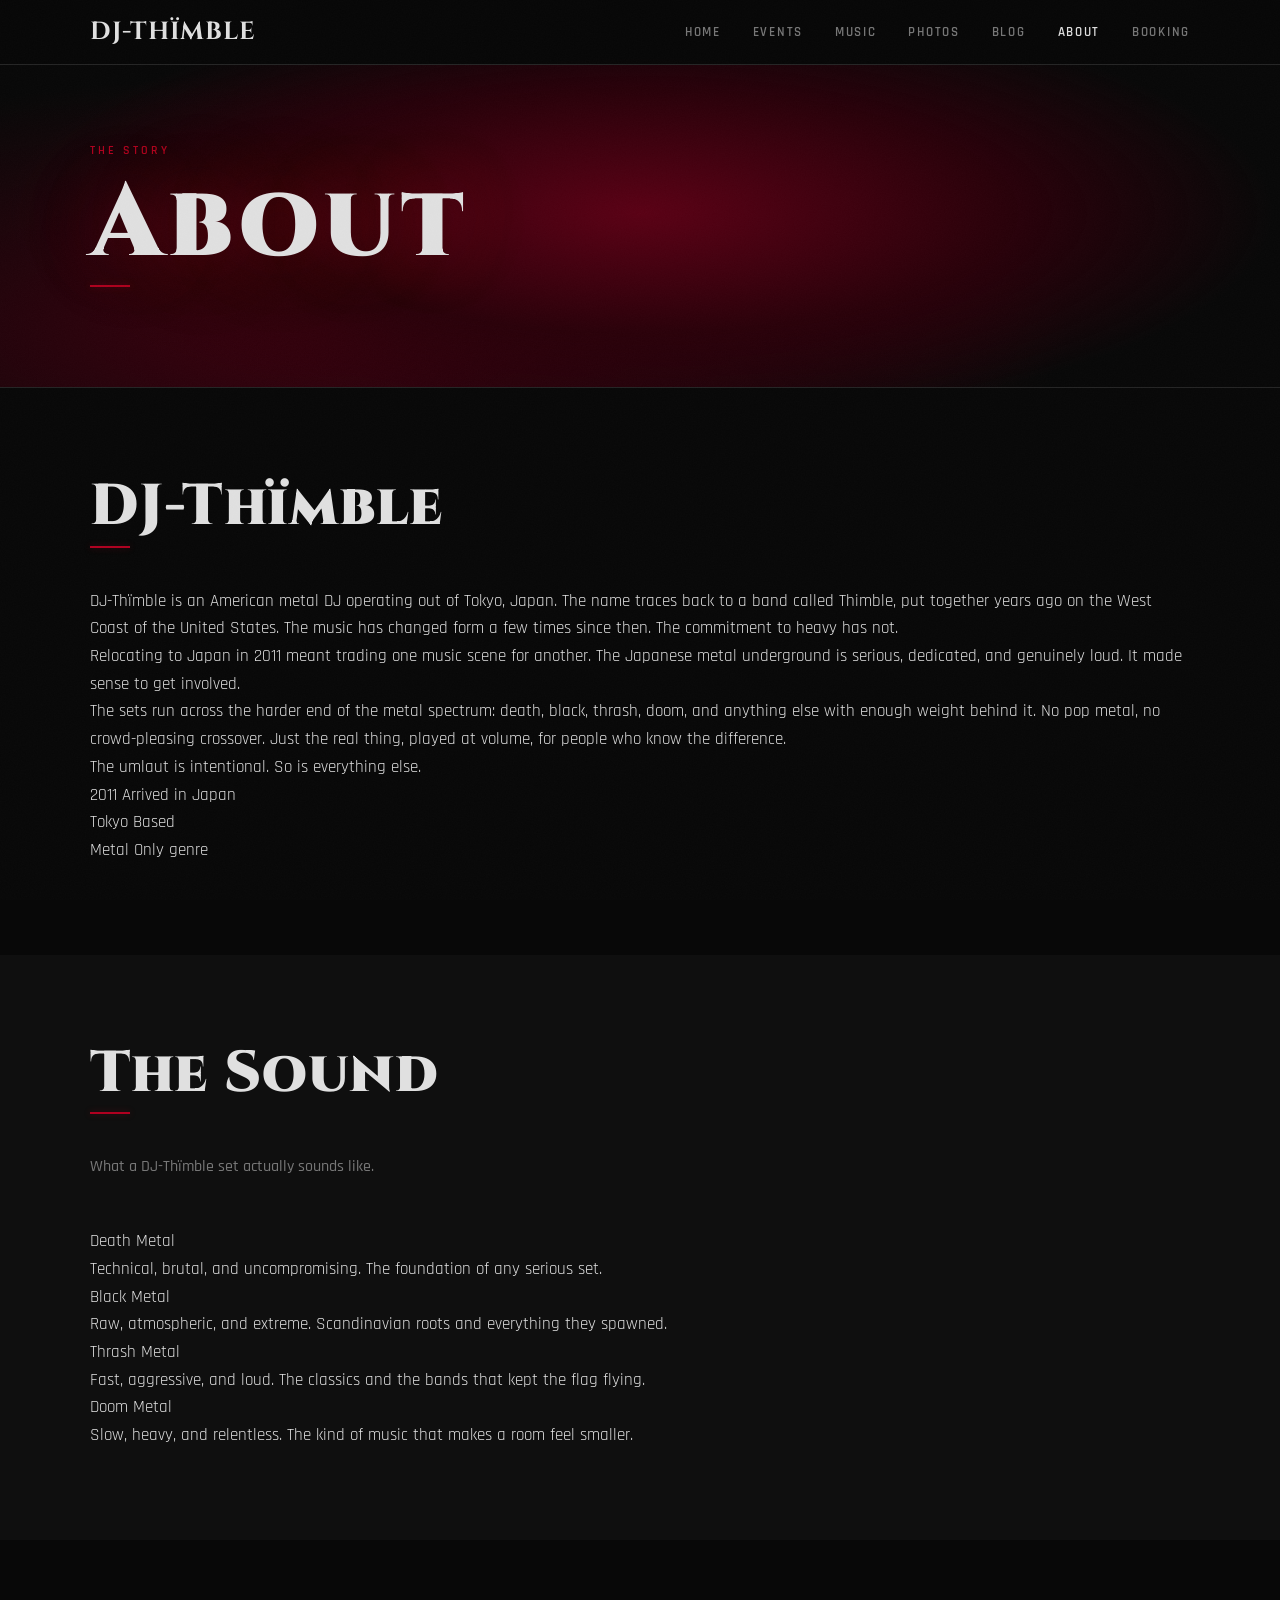
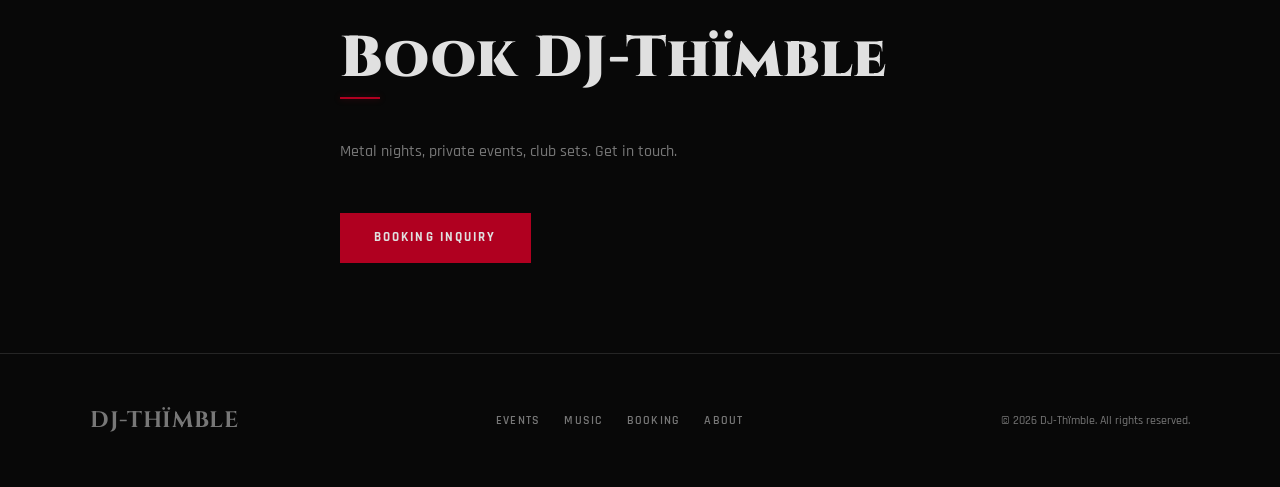
==== about.html @ 2cb89368 "Add files via upload" ====
<!DOCTYPE html>
<html lang="en">
<head>
  <meta charset="UTF-8">
  <meta name="viewport" content="width=device-width, initial-scale=1.0">
  <meta name="description" content="About DJ-Thïmble — American metal DJ based in Japan since 2011.">
  <title>About | DJ-Thïmble</title>
  <link rel="stylesheet" href="style.css">
  <script defer src="https://cloud.umami.is/script.js" data-website-id="f56986d2-67fe-4632-ba61-cb0809628ed9"></script>
</head>
<body>

  <!-- ======================================================
       NAVIGATION
       ====================================================== -->

  <nav class="site-nav" role="navigation" aria-label="Main navigation">
    <div class="container">
      <a href="index.html" class="nav-logo">DJ-THÏMBLE</a>
      <ul class="nav-links" id="nav-links">
        <li><a href="index.html">Home</a></li>
        <li><a href="events.html">Events</a></li>
        <li><a href="music.html">Music</a></li>
        <li><a href="photos.html">Photos</a></li>
        <li><a href="blog.html">Blog</a></li>
        <li><a href="about.html" class="active">About</a></li>
        <li><a href="booking.html">Booking</a></li>
      </ul>
      <button class="nav-toggle" id="nav-toggle" aria-label="Toggle navigation" aria-expanded="false">
        <span></span>
        <span></span>
        <span></span>
      </button>
    </div>
  </nav>

  <!-- ======================================================
       PAGE HEADER
       ====================================================== -->

  <header class="page-header">
    <div class="container">
      <p class="hero-eyebrow">The story</p>
      <h1 class="page-header-title">About</h1>
      <div class="section-rule" aria-hidden="true"></div>
    </div>
  </header>

  <!-- ======================================================
       BIO
       ====================================================== -->

  <section class="section" aria-labelledby="bio-heading">
    <div class="container">
      <div class="about-bio">
        <div class="about-bio-text">
          <h2 class="section-heading" id="bio-heading">DJ-Thïmble</h2>
          <div class="section-rule" aria-hidden="true"></div>

          <p>DJ-Thïmble is an American metal DJ operating out of Tokyo, Japan. The name traces back to a band called Thimble, put together years ago on the West Coast of the United States. The music has changed form a few times since then. The commitment to heavy has not.</p>

          <p>Relocating to Japan in 2011 meant trading one music scene for another. The Japanese metal underground is serious, dedicated, and genuinely loud. It made sense to get involved.</p>

          <p>The sets run across the harder end of the metal spectrum: death, black, thrash, doom, and anything else with enough weight behind it. No pop metal, no crowd-pleasing crossover. Just the real thing, played at volume, for people who know the difference.</p>

          <p>The umlaut is intentional. So is everything else.</p>
        </div>

        <div class="about-bio-stats">
          <div class="about-stat-block">
            <span class="about-stat-number">2011</span>
            <span class="about-stat-label">Arrived in Japan</span>
          </div>
          <div class="about-stat-block">
            <span class="about-stat-number">Tokyo</span>
            <span class="about-stat-label">Based</span>
          </div>
          <div class="about-stat-block">
            <span class="about-stat-number">Metal</span>
            <span class="about-stat-label">Only genre</span>
          </div>
        </div>
      </div>
    </div>
  </section>

  <!-- ======================================================
       WHAT TO EXPECT
       ====================================================== -->

  <section class="section section--alt" aria-labelledby="sound-heading">
    <div class="container">
      <h2 class="section-heading" id="sound-heading">The Sound</h2>
      <div class="section-rule" aria-hidden="true"></div>
      <p class="section-subhead">What a DJ-Thïmble set actually sounds like.</p>

      <div class="genre-grid">
        <div class="genre-card">
          <span class="genre-card-name">Death Metal</span>
          <p class="genre-card-desc">Technical, brutal, and uncompromising. The foundation of any serious set.</p>
        </div>
        <div class="genre-card">
          <span class="genre-card-name">Black Metal</span>
          <p class="genre-card-desc">Raw, atmospheric, and extreme. Scandinavian roots and everything they spawned.</p>
        </div>
        <div class="genre-card">
          <span class="genre-card-name">Thrash Metal</span>
          <p class="genre-card-desc">Fast, aggressive, and loud. The classics and the bands that kept the flag flying.</p>
        </div>
        <div class="genre-card">
          <span class="genre-card-name">Doom Metal</span>
          <p class="genre-card-desc">Slow, heavy, and relentless. The kind of music that makes a room feel smaller.</p>
        </div>
      </div>
    </div>
  </section>

  <!-- ======================================================
       BOOKING CTA
       ====================================================== -->

  <section class="section" aria-labelledby="about-booking-heading">
    <div class="container booking-cta">
      <h2 class="section-heading" id="about-booking-heading">Book DJ-Thïmble</h2>
      <div class="section-rule" aria-hidden="true"></div>
      <p class="section-subhead">Metal nights, private events, club sets. Get in touch.</p>
      <a href="booking.html" class="hero-cta">Booking Inquiry</a>
    </div>
  </section>

  <!-- ======================================================
       FOOTER
       ====================================================== -->

  <footer class="site-footer">
    <div class="container">
      <div class="footer-logo">DJ-THÏMBLE</div>
      <nav class="footer-links" aria-label="Footer navigation">
        <a href="events.html">Events</a>
        <a href="music.html">Music</a>
        <a href="booking.html">Booking</a>
        <a href="about.html">About</a>
      </nav>
      <p class="footer-copy">&copy; 2026 DJ-Th&iuml;mble. All rights reserved.</p>
    </div>
  </footer>

  <script>
    var toggle = document.getElementById('nav-toggle');
    var links  = document.getElementById('nav-links');
    toggle.addEventListener('click', function () {
      var isOpen = links.classList.toggle('open');
      toggle.setAttribute('aria-expanded', isOpen);
    });
  </script>

</body>
</html>
---- style.css ----
@import url('https://fonts.googleapis.com/css2?family=Cinzel:wght@700;900&family=Rajdhani:wght@400;500;600;700&display=swap');

/* ============================================================
   RESET & BASE
   ============================================================ */

*, *::before, *::after {
  box-sizing: border-box;
  margin: 0;
  padding: 0;
}

:root {
  --bg:           #080808;
  --bg-alt:       #0f0f0f;
  --bg-card:      #131313;
  --text:         #e0e0e0;
  --text-muted:   #777777;
  --accent:       #b00020;
  --accent-hover: #cc0028;
  --accent-glow:  rgba(176, 0, 32, 0.35);
  --border:       #252525;
  --font-display: 'Cinzel', serif;
  --font-body:    'Rajdhani', sans-serif;
}

html {
  scroll-behavior: smooth;
}

body {
  background-color: var(--bg);
  color: var(--text);
  font-family: var(--font-body);
  font-size: 1.05rem;
  font-weight: 400;
  line-height: 1.65;
  -webkit-font-smoothing: antialiased;
  position: relative;
}

/* Grain overlay -- the whole site */
body::after {
  content: '';
  position: fixed;
  inset: 0;
  background-image: url("data:image/svg+xml,<svg xmlns='http://www.w3.org/2000/svg' width='300' height='300'><filter id='n'><feTurbulence type='fractalNoise' baseFrequency='0.75' numOctaves='4' stitchTiles='stitch'/><feColorMatrix type='saturate' values='0'/></filter><rect width='300' height='300' filter='url(%23n)' opacity='0.5'/></svg>");
  opacity: 0.045;
  pointer-events: none;
  z-index: 9999;
}

img {
  display: block;
  max-width: 100%;
}

a {
  color: var(--accent);
  text-decoration: none;
  transition: color 0.2s ease;
}

a:hover {
  color: var(--accent-hover);
}

ul {
  list-style: none;
}

/* ============================================================
   LAYOUT
   ============================================================ */

.container {
  width: 92%;
  max-width: 1100px;
  margin: 0 auto;
}

.section {
  padding: 90px 0;
}

.section--alt {
  background-color: var(--bg-alt);
}

/* ============================================================
   NAVIGATION
   ============================================================ */

.site-nav {
  position: fixed;
  top: 0;
  left: 0;
  right: 0;
  z-index: 100;
  background-color: rgba(8, 8, 8, 0.97);
  border-bottom: 1px solid var(--border);
  backdrop-filter: blur(6px);
}

.site-nav .container {
  display: flex;
  align-items: center;
  justify-content: space-between;
  height: 64px;
}

.nav-logo {
  font-family: var(--font-display);
  font-weight: 700;
  font-size: 1.55rem;
  letter-spacing: 0.03em;
  color: var(--text);
  line-height: 1;
}

.nav-logo span {
  color: var(--accent);
}

.nav-links {
  display: flex;
  gap: 2rem;
}

.nav-links a {
  font-family: var(--font-body);
  font-weight: 600;
  font-size: 0.82rem;
  letter-spacing: 0.13em;
  text-transform: uppercase;
  color: var(--text-muted);
  transition: color 0.2s ease;
}

.nav-links a:hover,
.nav-links a.active {
  color: var(--text);
}

.nav-toggle {
  display: none;
  flex-direction: column;
  gap: 5px;
  cursor: pointer;
  background: none;
  border: none;
  padding: 4px;
}

.nav-toggle span {
  display: block;
  width: 24px;
  height: 2px;
  background-color: var(--text);
  transition: all 0.2s ease;
}

/* ============================================================
   HERO
   ============================================================ */

.hero {
  min-height: 100vh;
  display: flex;
  flex-direction: column;
  justify-content: center;
  background-color: var(--bg);
  background-image:
    radial-gradient(ellipse at 50% 55%, #5a0015 0%, #2a000a 40%, transparent 70%),
    radial-gradient(ellipse at 25% 85%, #3a000e 0%, transparent 55%);
  padding-top: 64px;
  position: relative;
  overflow: hidden;
}

/* Faint horizontal rule lines behind hero -- adds print/poster feel */
.hero::before {
  content: '';
  position: absolute;
  inset: 0;
  background-image: repeating-linear-gradient(
    0deg,
    transparent,
    transparent 79px,
    rgba(255,255,255,0.018) 79px,
    rgba(255,255,255,0.018) 80px
  );
  pointer-events: none;
}

.hero-inner {
  display: flex;
  flex-direction: column;
  justify-content: center;
  flex: 1;
  padding: 80px 0 40px;
  position: relative;
}

.hero-eyebrow {
  font-family: var(--font-body);
  font-weight: 600;
  font-size: 0.78rem;
  letter-spacing: 0.24em;
  text-transform: uppercase;
  color: var(--accent);
  margin-bottom: 0.8rem;
}

.hero-title {
  font-family: var(--font-display);
  font-weight: 900;
  font-size: clamp(2.8rem, 9.5vw, 9rem);
  line-height: 0.95;
  letter-spacing: 0.08em;
  color: var(--text);
  margin-bottom: 1.5rem;
  white-space: nowrap;
  text-shadow:
    0 0 60px var(--accent-glow),
    0 0 120px rgba(176, 0, 32, 0.15);
}

.hero-tagline {
  font-family: var(--font-body);
  font-weight: 500;
  font-size: clamp(0.95rem, 2vw, 1.2rem);
  color: var(--text-muted);
  max-width: 480px;
  line-height: 1.6;
  margin-bottom: 3rem;
}

.hero-divider {
  width: 48px;
  height: 2px;
  background-color: var(--accent);
  margin-bottom: 3rem;
  box-shadow: 0 0 8px var(--accent-glow);
}

/* Hero event teaser */

.hero-event {
  border-left: 3px solid var(--accent);
  padding-left: 1.2rem;
  margin-bottom: 2.5rem;
}

.hero-event-label {
  font-size: 0.72rem;
  font-weight: 700;
  letter-spacing: 0.2em;
  text-transform: uppercase;
  color: var(--accent);
  display: block;
  margin-bottom: 0.3rem;
}

.hero-event-name {
  font-family: var(--font-display);
  font-weight: 700;
  font-size: 1.8rem;
  letter-spacing: 0.02em;
  color: var(--text);
  display: block;
  line-height: 1.1;
  margin-bottom: 0.3rem;
}

.hero-event-meta {
  font-size: 0.88rem;
  color: var(--text-muted);
  font-weight: 500;
}

.hero-cta {
  display: inline-block;
  align-self: flex-start;
  font-family: var(--font-body);
  font-weight: 700;
  font-size: 0.82rem;
  letter-spacing: 0.16em;
  text-transform: uppercase;
  color: var(--text);
  background-color: var(--accent);
  padding: 0.75rem 2rem;
  border: 2px solid var(--accent);
  transition: background-color 0.2s ease, color 0.2s ease, box-shadow 0.2s ease;
}

.hero-cta:hover {
  background-color: transparent;
  color: var(--accent);
  box-shadow: 0 0 16px var(--accent-glow);
}

/* ============================================================
   SECTION HEADINGS
   ============================================================ */

.section-heading {
  font-family: var(--font-display);
  font-weight: 900;
  font-size: clamp(2.2rem, 5vw, 3.6rem);
  letter-spacing: 0.02em;
  color: var(--text);
  line-height: 1;
  margin-bottom: 0.6rem;
}

.section-rule {
  width: 40px;
  height: 2px;
  background-color: var(--accent);
  margin-bottom: 2.5rem;
  box-shadow: 0 0 6px var(--accent-glow);
}

.section-subhead {
  font-size: 1rem;
  color: var(--text-muted);
  font-weight: 500;
  margin-bottom: 3rem;
  max-width: 600px;
}

/* ============================================================
   EVENTS PREVIEW (homepage)
   ============================================================ */

.events-list {
  display: flex;
  flex-direction: column;
  gap: 1px;
}

.event-row {
  display: grid;
  grid-template-columns: 110px 1fr auto;
  align-items: center;
  gap: 1.5rem;
  padding: 1.4rem 0;
  border-bottom: 1px solid var(--border);
}

.event-row:first-child {
  border-top: 1px solid var(--border);
}

.event-date {
  font-family: var(--font-display);
  font-weight: 700;
  font-size: 1.4rem;
  letter-spacing: 0.02em;
  color: var(--accent);
  line-height: 1.1;
}

.event-date-sub {
  font-family: var(--font-body);
  font-size: 0.72rem;
  font-weight: 600;
  letter-spacing: 0.1em;
  text-transform: uppercase;
  color: var(--text-muted);
  display: block;
}

.event-info-name {
  font-family: var(--font-display);
  font-weight: 700;
  font-size: 1.5rem;
  letter-spacing: 0.02em;
  color: var(--text);
  display: block;
  line-height: 1.1;
  margin-bottom: 0.2rem;
}

.event-info-venue {
  font-size: 0.85rem;
  color: var(--text-muted);
  font-weight: 500;
}

.event-tag {
  font-size: 0.68rem;
  font-weight: 700;
  letter-spacing: 0.14em;
  text-transform: uppercase;
  color: var(--accent);
  border: 1px solid var(--accent);
  padding: 0.3rem 0.7rem;
  white-space: nowrap;
}

.event-tag.past {
  color: var(--text-muted);
  border-color: var(--border);
}

.section-link {
  display: inline-block;
  margin-top: 2.5rem;
  font-family: var(--font-body);
  font-weight: 700;
  font-size: 0.8rem;
  letter-spacing: 0.14em;
  text-transform: uppercase;
  color: var(--text-muted);
  border-bottom: 1px solid var(--border);
  padding-bottom: 2px;
  transition: color 0.2s ease, border-color 0.2s ease;
}

.section-link:hover {
  color: var(--accent);
  border-color: var(--accent);
}

/* ============================================================
   ABOUT STRIP (homepage)
   ============================================================ */

.about-strip {
  display: grid;
  grid-template-columns: 1fr 1fr;
  gap: 5rem;
  align-items: center;
}

.about-strip-text p {
  color: var(--text-muted);
  font-size: 1rem;
  font-weight: 500;
  line-height: 1.75;
  margin-bottom: 1rem;
  max-width: 520px;
}

.about-strip-text p:last-child {
  margin-bottom: 0;
}

.about-strip-stat {
  border-left: 3px solid var(--accent);
  padding-left: 1.5rem;
  box-shadow: -3px 0 12px rgba(176, 0, 32, 0.2);
}

.about-strip-stat-number {
  font-family: var(--font-display);
  font-weight: 900;
  font-size: 4rem;
  color: var(--text);
  line-height: 1;
  display: block;
  letter-spacing: 0.01em;
}

.about-strip-stat-label {
  font-size: 0.78rem;
  font-weight: 600;
  letter-spacing: 0.14em;
  text-transform: uppercase;
  color: var(--text-muted);
  display: block;
  margin-top: 0.4rem;
}

/* ============================================================
   MUSIC PREVIEW (homepage)
   ============================================================ */

.mix-grid {
  display: grid;
  grid-template-columns: repeat(auto-fill, minmax(280px, 1fr));
  gap: 1.5rem;
}

.mix-card {
  background-color: var(--bg-card);
  border: 1px solid var(--border);
  padding: 1.5rem;
  transition: border-color 0.2s ease, box-shadow 0.2s ease;
}

.mix-card:hover {
  border-color: var(--accent);
  box-shadow: 0 0 20px rgba(176, 0, 32, 0.12);
}

.mix-card-platform {
  font-size: 0.68rem;
  font-weight: 700;
  letter-spacing: 0.16em;
  text-transform: uppercase;
  color: var(--accent);
  display: block;
  margin-bottom: 0.6rem;
}

.mix-card-title {
  font-family: var(--font-display);
  font-weight: 700;
  font-size: 1.4rem;
  letter-spacing: 0.02em;
  color: var(--text);
  line-height: 1.1;
  display: block;
  margin-bottom: 0.4rem;
}

.mix-card-meta {
  font-size: 0.82rem;
  color: var(--text-muted);
  font-weight: 500;
}

/* ============================================================
   FOOTER
   ============================================================ */

.site-footer {
  background-color: var(--bg);
  border-top: 1px solid var(--border);
  padding: 3rem 0;
}

.site-footer .container {
  display: flex;
  align-items: center;
  justify-content: space-between;
  flex-wrap: wrap;
  gap: 1.5rem;
}

.footer-logo {
  font-family: var(--font-display);
  font-weight: 700;
  font-size: 1.4rem;
  letter-spacing: 0.03em;
  color: var(--text-muted);
}

.footer-logo span {
  color: var(--accent);
}

.footer-copy {
  font-size: 0.78rem;
  color: var(--text-muted);
  font-weight: 500;
}

.footer-links {
  display: flex;
  gap: 1.5rem;
}

.footer-links a {
  font-size: 0.78rem;
  font-weight: 600;
  letter-spacing: 0.1em;
  text-transform: uppercase;
  color: var(--text-muted);
  transition: color 0.2s ease;
}

.footer-links a:hover {
  color: var(--text);
}

/* ============================================================
   PAGE HEADER (interior pages)
   ============================================================ */

.page-header {
  padding: 140px 0 60px;
  background-color: var(--bg);
  background-image:
    radial-gradient(ellipse at 50% 55%, #5a0015 0%, #2a000a 40%, transparent 70%),
    radial-gradient(ellipse at 25% 85%, #3a000e 0%, transparent 55%);
  border-bottom: 1px solid var(--border);
}

.page-header-title {
  font-family: var(--font-display);
  font-weight: 900;
  font-size: clamp(3rem, 8vw, 7rem);
  letter-spacing: 0.04em;
  color: var(--text);
  line-height: 1;
  margin-bottom: 0.6rem;
  text-shadow:
    0 0 60px var(--accent-glow),
    0 0 120px rgba(176, 0, 32, 0.15);
}

/* ============================================================
   FULL EVENT ROWS (events page)
   ============================================================ */

.events-list--full {
  display: flex;
  flex-direction: column;
  gap: 1px;
}

.event-row-full {
  display: grid;
  grid-template-columns: 100px 1fr auto;
  align-items: start;
  gap: 2rem;
  padding: 1.8rem 0;
  border-bottom: 1px solid var(--border);
}

.event-row-full:first-child {
  border-top: 1px solid var(--border);
}

.event-row-full-date {
  display: flex;
  flex-direction: column;
  align-items: flex-start;
  padding-top: 0.2rem;
}

.event-date-day {
  font-family: var(--font-display);
  font-weight: 900;
  font-size: 2.8rem;
  color: var(--accent);
  line-height: 1;
  display: block;
}

.event-date-month {
  font-family: var(--font-body);
  font-size: 0.75rem;
  font-weight: 700;
  letter-spacing: 0.12em;
  text-transform: uppercase;
  color: var(--text-muted);
  display: block;
}

.event-date-year {
  font-family: var(--font-body);
  font-size: 0.72rem;
  font-weight: 600;
  color: var(--text-muted);
  display: block;
  margin-top: 0.1rem;
}

.event-description {
  font-size: 0.9rem;
  color: var(--text-muted);
  font-weight: 500;
  margin-top: 0.4rem;
  line-height: 1.6;
}

.events-empty {
  padding: 2rem 0;
  border-top: 1px solid var(--border);
  border-bottom: 1px solid var(--border);
}

.events-empty p {
  color: var(--text-muted);
  font-size: 1rem;
  font-weight: 500;
  margin-bottom: 1rem;
}

.booking-cta {
  max-width: 600px;
}

@media (max-width: 768px) {
  .event-row-full {
    grid-template-columns: 80px 1fr;
  }

  .event-row-full .event-tag {
    display: none;
  }
}

/* ============================================================
   MOBILE NAV
   ============================================================ */

@media (max-width: 768px) {
  .nav-links {
    display: none;
    position: absolute;
    top: 64px;
    left: 0;
    right: 0;
    background-color: var(--bg);
    border-bottom: 1px solid var(--border);
    flex-direction: column;
    padding: 1.5rem 1.2rem;
    gap: 1.2rem;
  }

  .nav-links.open {
    display: flex;
  }

  .nav-toggle {
    display: flex;
  }

  .about-strip {
    grid-template-columns: 1fr;
    gap: 2.5rem;
  }

  .event-row {
    grid-template-columns: 90px 1fr;
  }

  .event-tag {
    display: none;
  }

  .site-footer .container {
    flex-direction: column;
    align-items: flex-start;
  }
}

@media (max-width: 480px) {
  .hero-title {
    font-size: clamp(3.5rem, 18vw, 5.5rem);
  }

  .section {
    padding: 60px 0;
  }
}

/* ============================================================
   REDUCED MOTION
   ============================================================ */

@media (prefers-reduced-motion: reduce) {
  *, *::before, *::after {
    transition: none !important;
  }

  html {
    scroll-behavior: auto;
  }
}
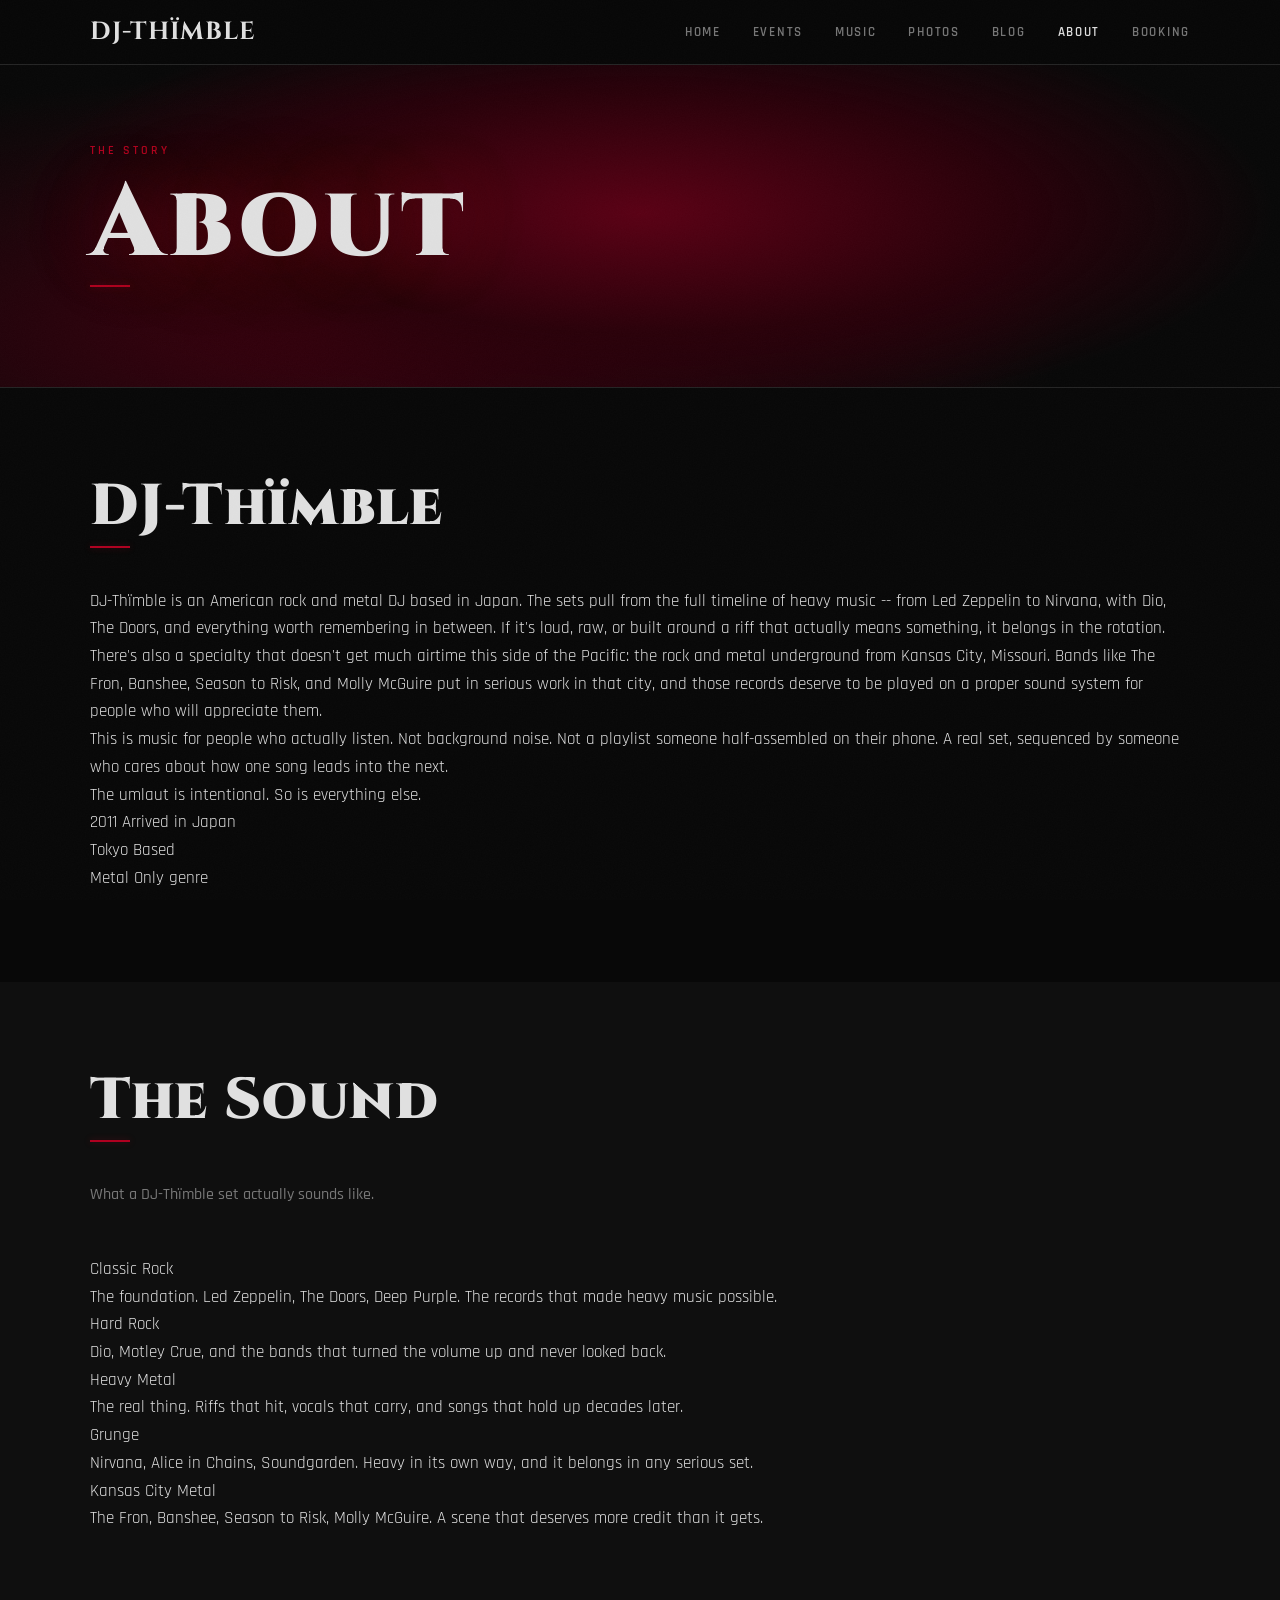
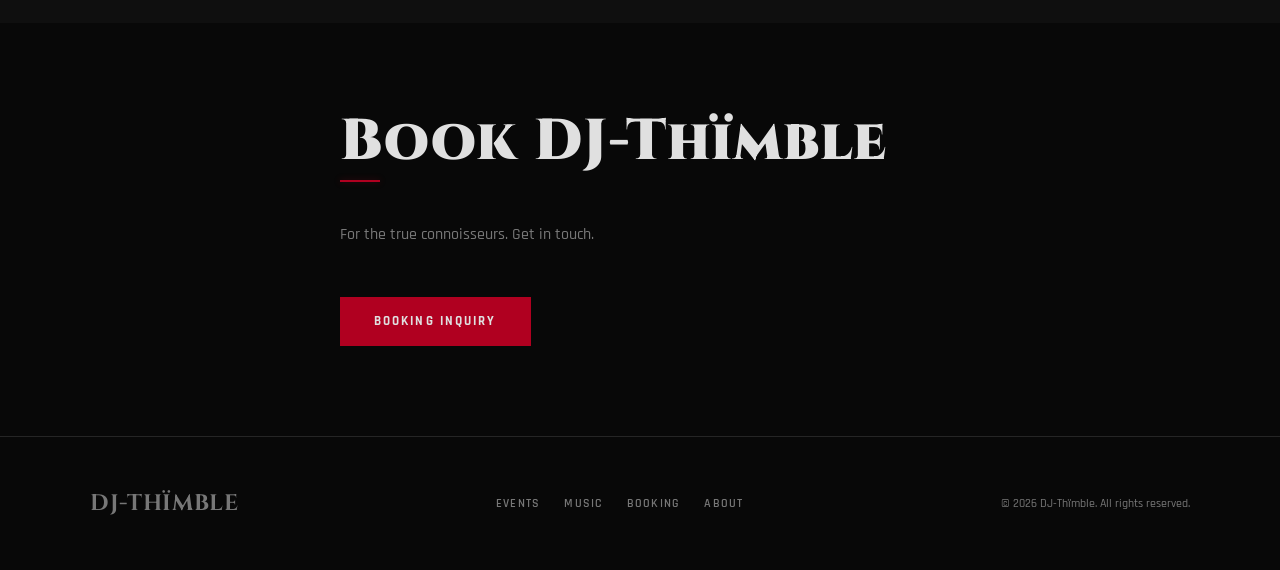
==== commit 3e47c2e1: "Add files via upload" ====
--- a/about.html
+++ b/about.html
@@ -57,11 +57,11 @@
           <h2 class="section-heading" id="bio-heading">DJ-Thïmble</h2>
           <div class="section-rule" aria-hidden="true"></div>
 
-          <p>DJ-Thïmble is an American metal DJ operating out of Tokyo, Japan. The name traces back to a band called Thimble, put together years ago on the West Coast of the United States. The music has changed form a few times since then. The commitment to heavy has not.</p>
+          <p>DJ-Thïmble is an American rock and metal DJ based in Japan. The sets pull from the full timeline of heavy music -- from Led Zeppelin to Nirvana, with Dio, The Doors, and everything worth remembering in between. If it's loud, raw, or built around a riff that actually means something, it belongs in the rotation.</p>
 
-          <p>Relocating to Japan in 2011 meant trading one music scene for another. The Japanese metal underground is serious, dedicated, and genuinely loud. It made sense to get involved.</p>
+          <p>There's also a specialty that doesn't get much airtime this side of the Pacific: the rock and metal underground from Kansas City, Missouri. Bands like The Fron, Banshee, Season to Risk, and Molly McGuire put in serious work in that city, and those records deserve to be played on a proper sound system for people who will appreciate them.</p>
 
-          <p>The sets run across the harder end of the metal spectrum: death, black, thrash, doom, and anything else with enough weight behind it. No pop metal, no crowd-pleasing crossover. Just the real thing, played at volume, for people who know the difference.</p>
+          <p>This is music for people who actually listen. Not background noise. Not a playlist someone half-assembled on their phone. A real set, sequenced by someone who cares about how one song leads into the next.</p>
 
           <p>The umlaut is intentional. So is everything else.</p>
         </div>
@@ -96,20 +96,24 @@
 
       <div class="genre-grid">
         <div class="genre-card">
-          <span class="genre-card-name">Death Metal</span>
-          <p class="genre-card-desc">Technical, brutal, and uncompromising. The foundation of any serious set.</p>
+          <span class="genre-card-name">Classic Rock</span>
+          <p class="genre-card-desc">The foundation. Led Zeppelin, The Doors, Deep Purple. The records that made heavy music possible.</p>
         </div>
         <div class="genre-card">
-          <span class="genre-card-name">Black Metal</span>
-          <p class="genre-card-desc">Raw, atmospheric, and extreme. Scandinavian roots and everything they spawned.</p>
+          <span class="genre-card-name">Hard Rock</span>
+          <p class="genre-card-desc">Dio, Motley Crue, and the bands that turned the volume up and never looked back.</p>
         </div>
         <div class="genre-card">
-          <span class="genre-card-name">Thrash Metal</span>
-          <p class="genre-card-desc">Fast, aggressive, and loud. The classics and the bands that kept the flag flying.</p>
+          <span class="genre-card-name">Heavy Metal</span>
+          <p class="genre-card-desc">The real thing. Riffs that hit, vocals that carry, and songs that hold up decades later.</p>
         </div>
         <div class="genre-card">
-          <span class="genre-card-name">Doom Metal</span>
-          <p class="genre-card-desc">Slow, heavy, and relentless. The kind of music that makes a room feel smaller.</p>
+          <span class="genre-card-name">Grunge</span>
+          <p class="genre-card-desc">Nirvana, Alice in Chains, Soundgarden. Heavy in its own way, and it belongs in any serious set.</p>
+        </div>
+        <div class="genre-card">
+          <span class="genre-card-name">Kansas City Metal</span>
+          <p class="genre-card-desc">The Fron, Banshee, Season to Risk, Molly McGuire. A scene that deserves more credit than it gets.</p>
         </div>
       </div>
     </div>
@@ -123,7 +127,7 @@
     <div class="container booking-cta">
       <h2 class="section-heading" id="about-booking-heading">Book DJ-Thïmble</h2>
       <div class="section-rule" aria-hidden="true"></div>
-      <p class="section-subhead">Metal nights, private events, club sets. Get in touch.</p>
+      <p class="section-subhead">For the true connoisseurs. Get in touch.</p>
       <a href="booking.html" class="hero-cta">Booking Inquiry</a>
     </div>
   </section>
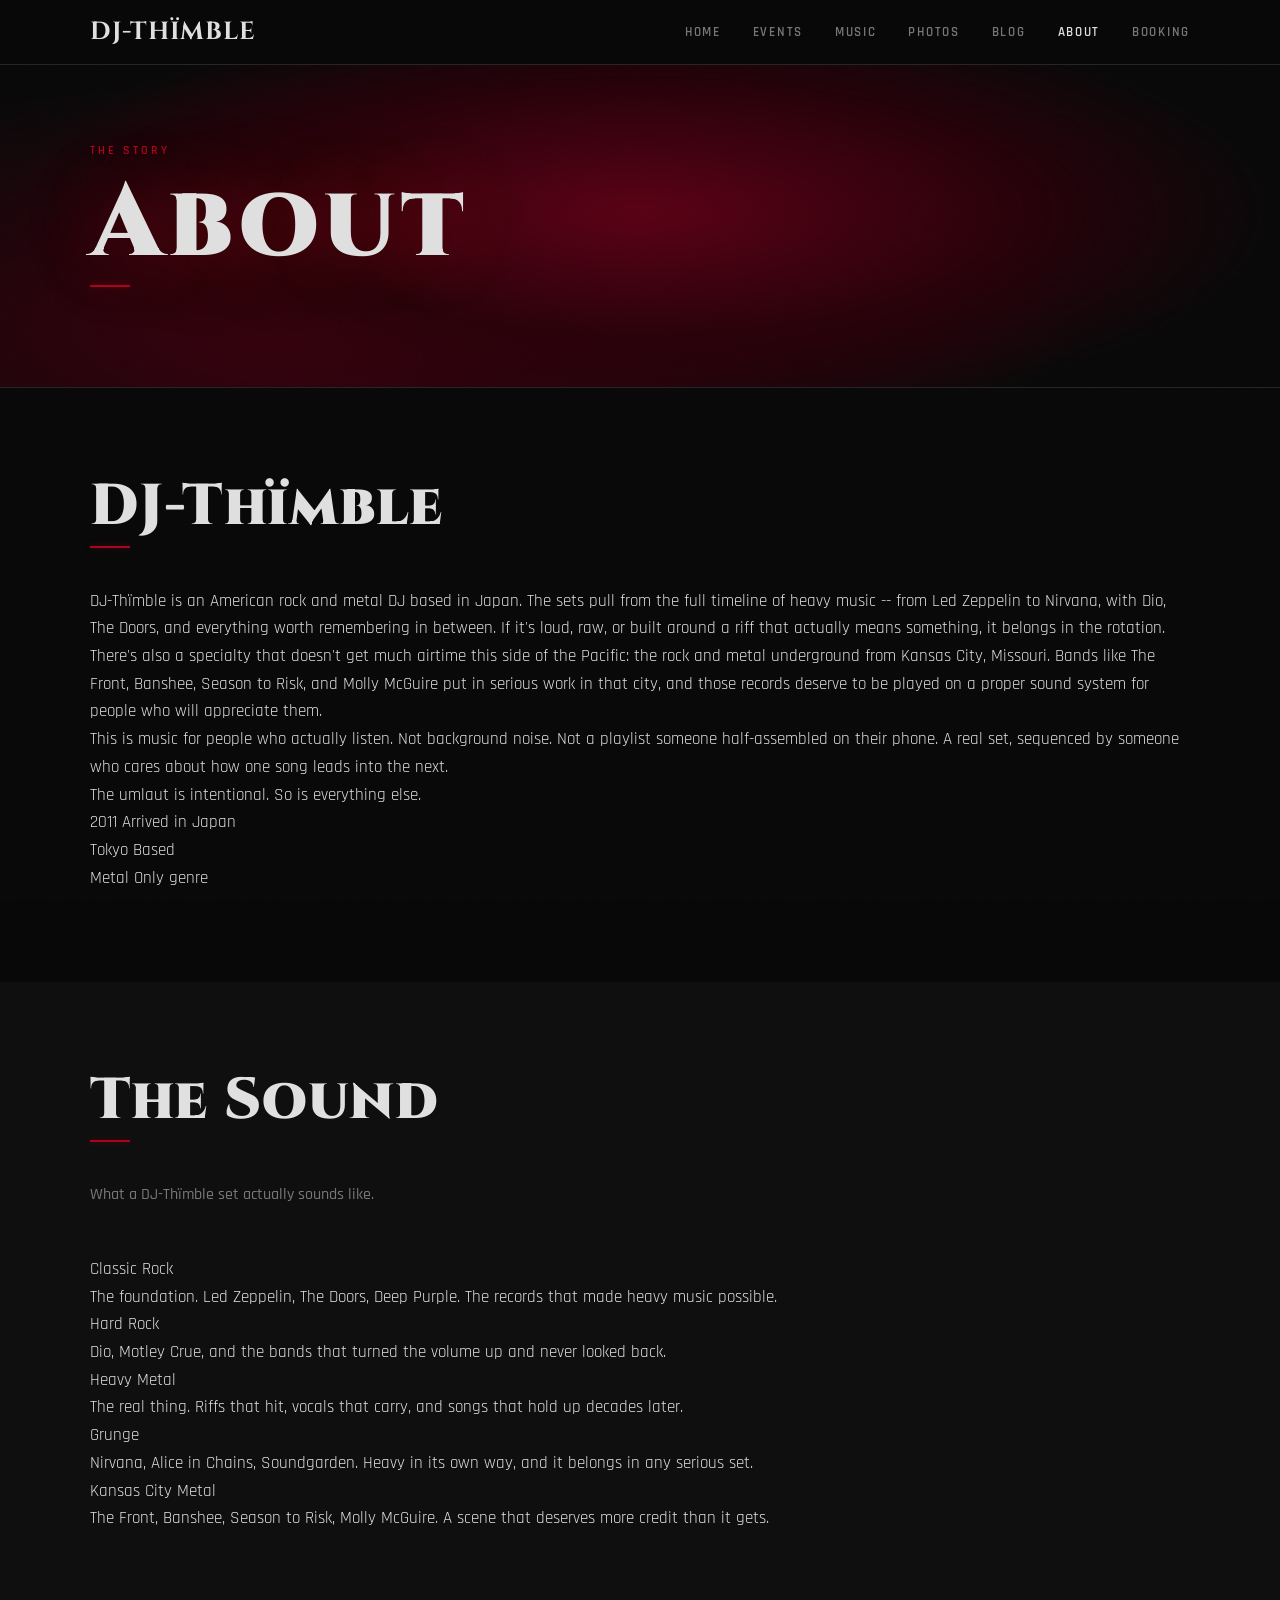
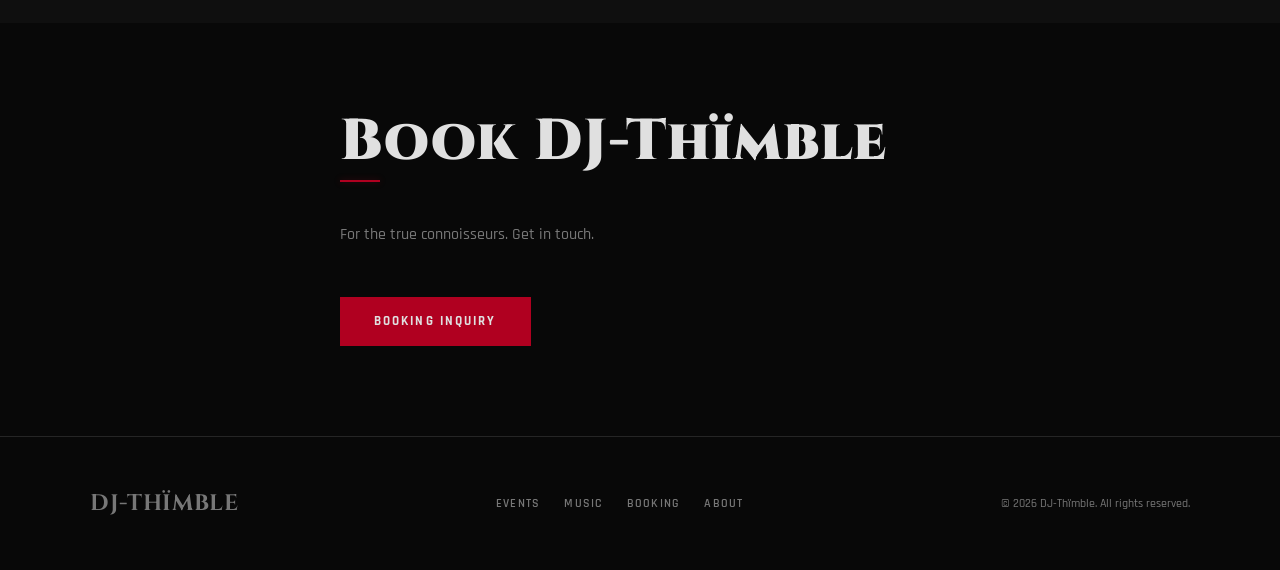
==== commit 5b93dbe9: "Add files via upload" ====
--- a/about.html
+++ b/about.html
@@ -59,7 +59,7 @@
 
           <p>DJ-Thïmble is an American rock and metal DJ based in Japan. The sets pull from the full timeline of heavy music -- from Led Zeppelin to Nirvana, with Dio, The Doors, and everything worth remembering in between. If it's loud, raw, or built around a riff that actually means something, it belongs in the rotation.</p>
 
-          <p>There's also a specialty that doesn't get much airtime this side of the Pacific: the rock and metal underground from Kansas City, Missouri. Bands like The Fron, Banshee, Season to Risk, and Molly McGuire put in serious work in that city, and those records deserve to be played on a proper sound system for people who will appreciate them.</p>
+          <p>There's also a specialty that doesn't get much airtime this side of the Pacific: the rock and metal underground from Kansas City, Missouri. Bands like The Front, Banshee, Season to Risk, and Molly McGuire put in serious work in that city, and those records deserve to be played on a proper sound system for people who will appreciate them.</p>
 
           <p>This is music for people who actually listen. Not background noise. Not a playlist someone half-assembled on their phone. A real set, sequenced by someone who cares about how one song leads into the next.</p>
 
@@ -113,7 +113,7 @@
         </div>
         <div class="genre-card">
           <span class="genre-card-name">Kansas City Metal</span>
-          <p class="genre-card-desc">The Fron, Banshee, Season to Risk, Molly McGuire. A scene that deserves more credit than it gets.</p>
+          <p class="genre-card-desc">The Front, Banshee, Season to Risk, Molly McGuire. A scene that deserves more credit than it gets.</p>
         </div>
       </div>
     </div>
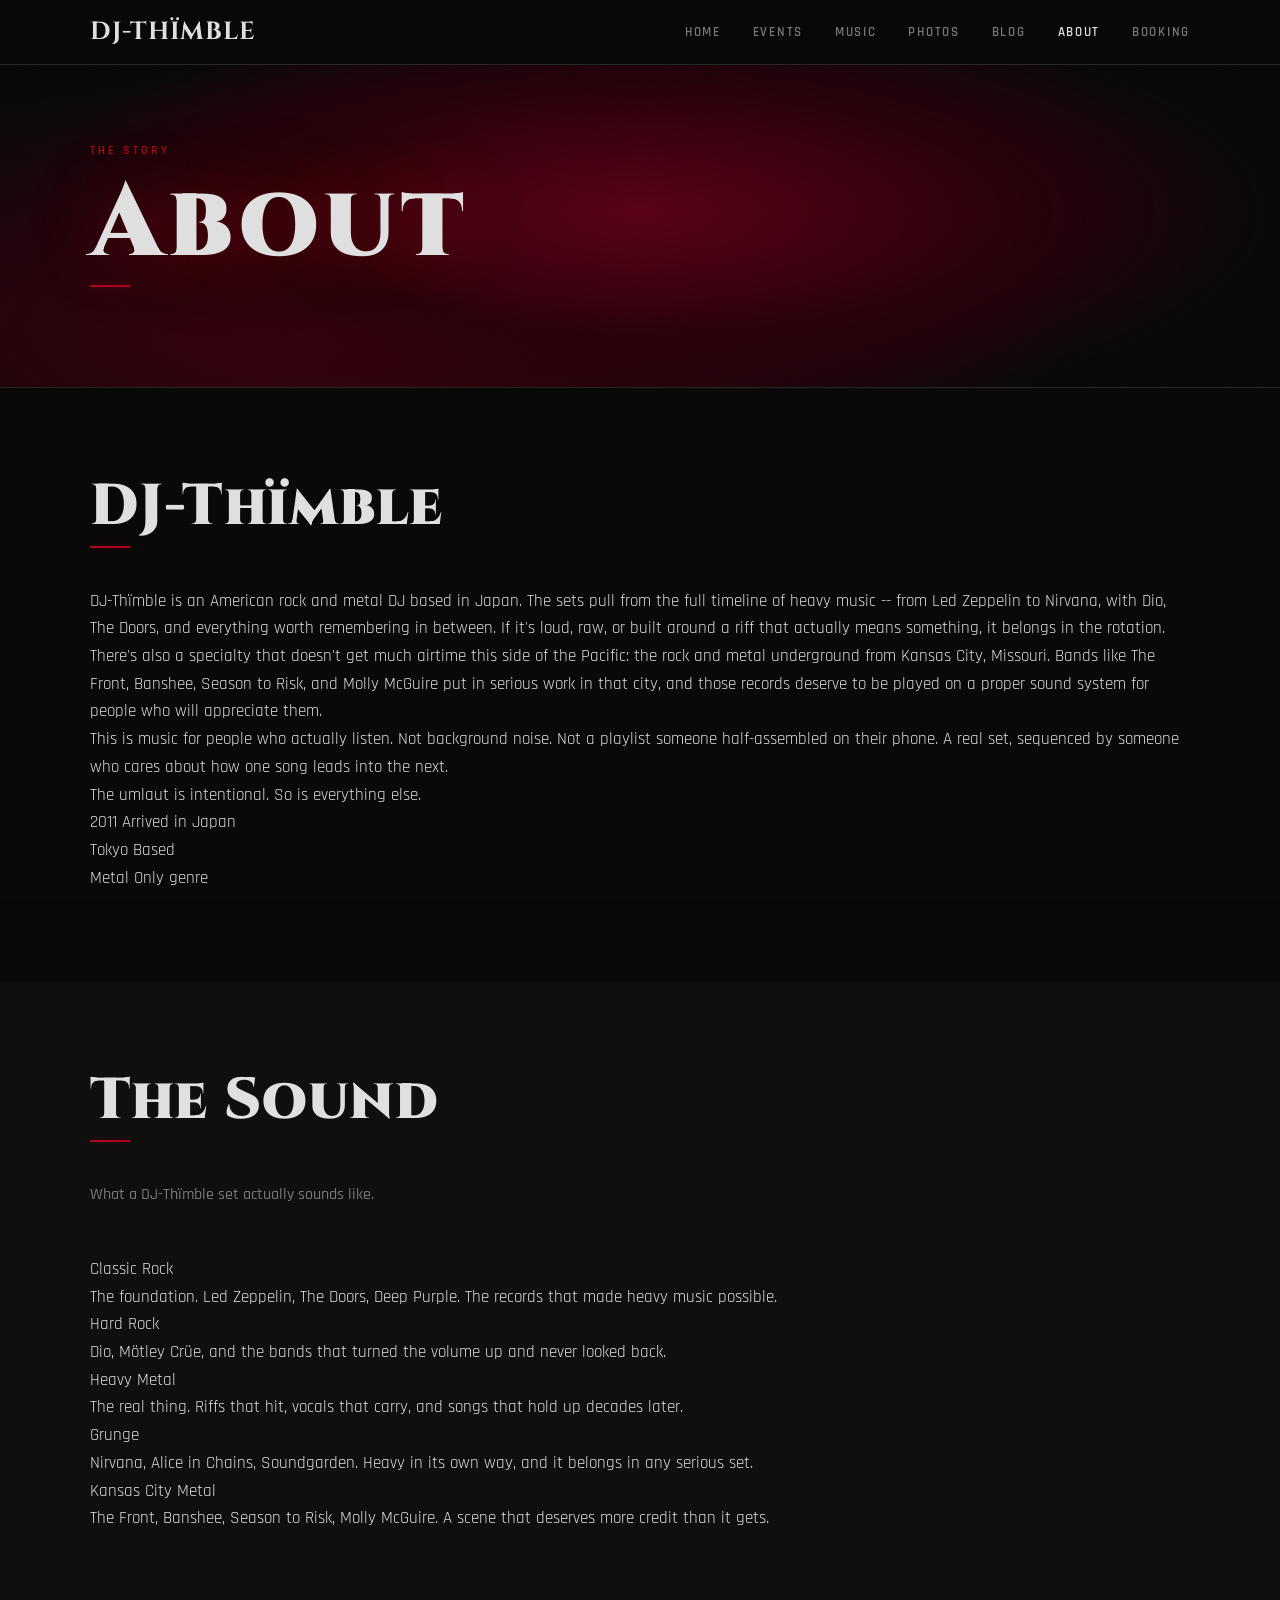
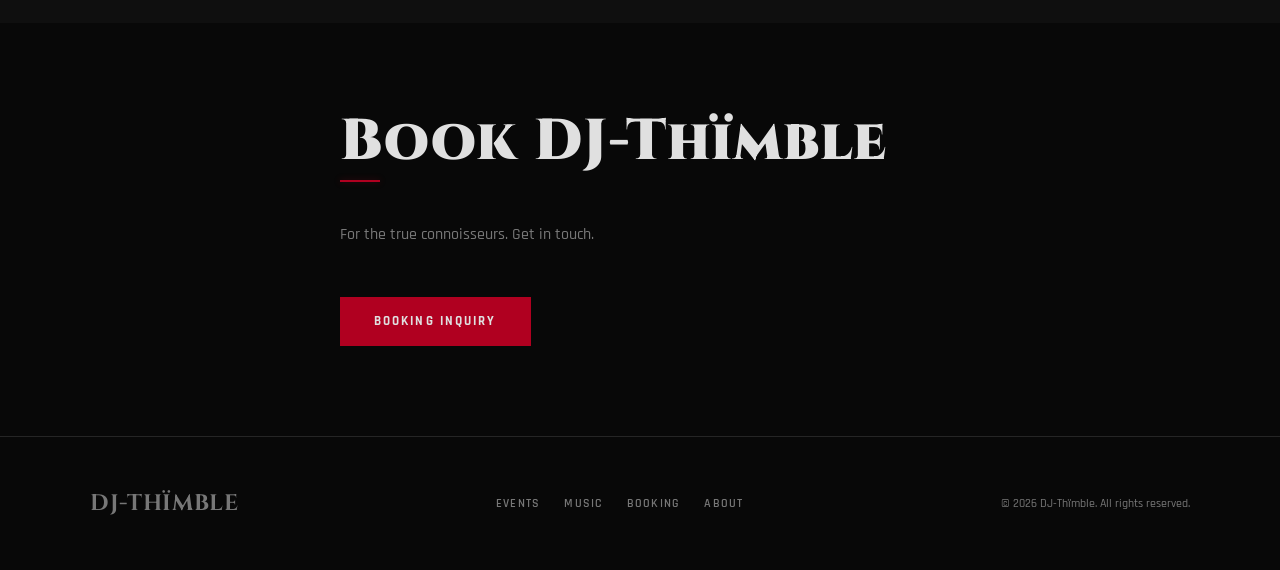
==== commit c066c3be: "Add files via upload" ====
--- a/about.html
+++ b/about.html
@@ -101,7 +101,7 @@
         </div>
         <div class="genre-card">
           <span class="genre-card-name">Hard Rock</span>
-          <p class="genre-card-desc">Dio, Motley Crue, and the bands that turned the volume up and never looked back.</p>
+          <p class="genre-card-desc">Dio, Mötley Crüe, and the bands that turned the volume up and never looked back.</p>
         </div>
         <div class="genre-card">
           <span class="genre-card-name">Heavy Metal</span>
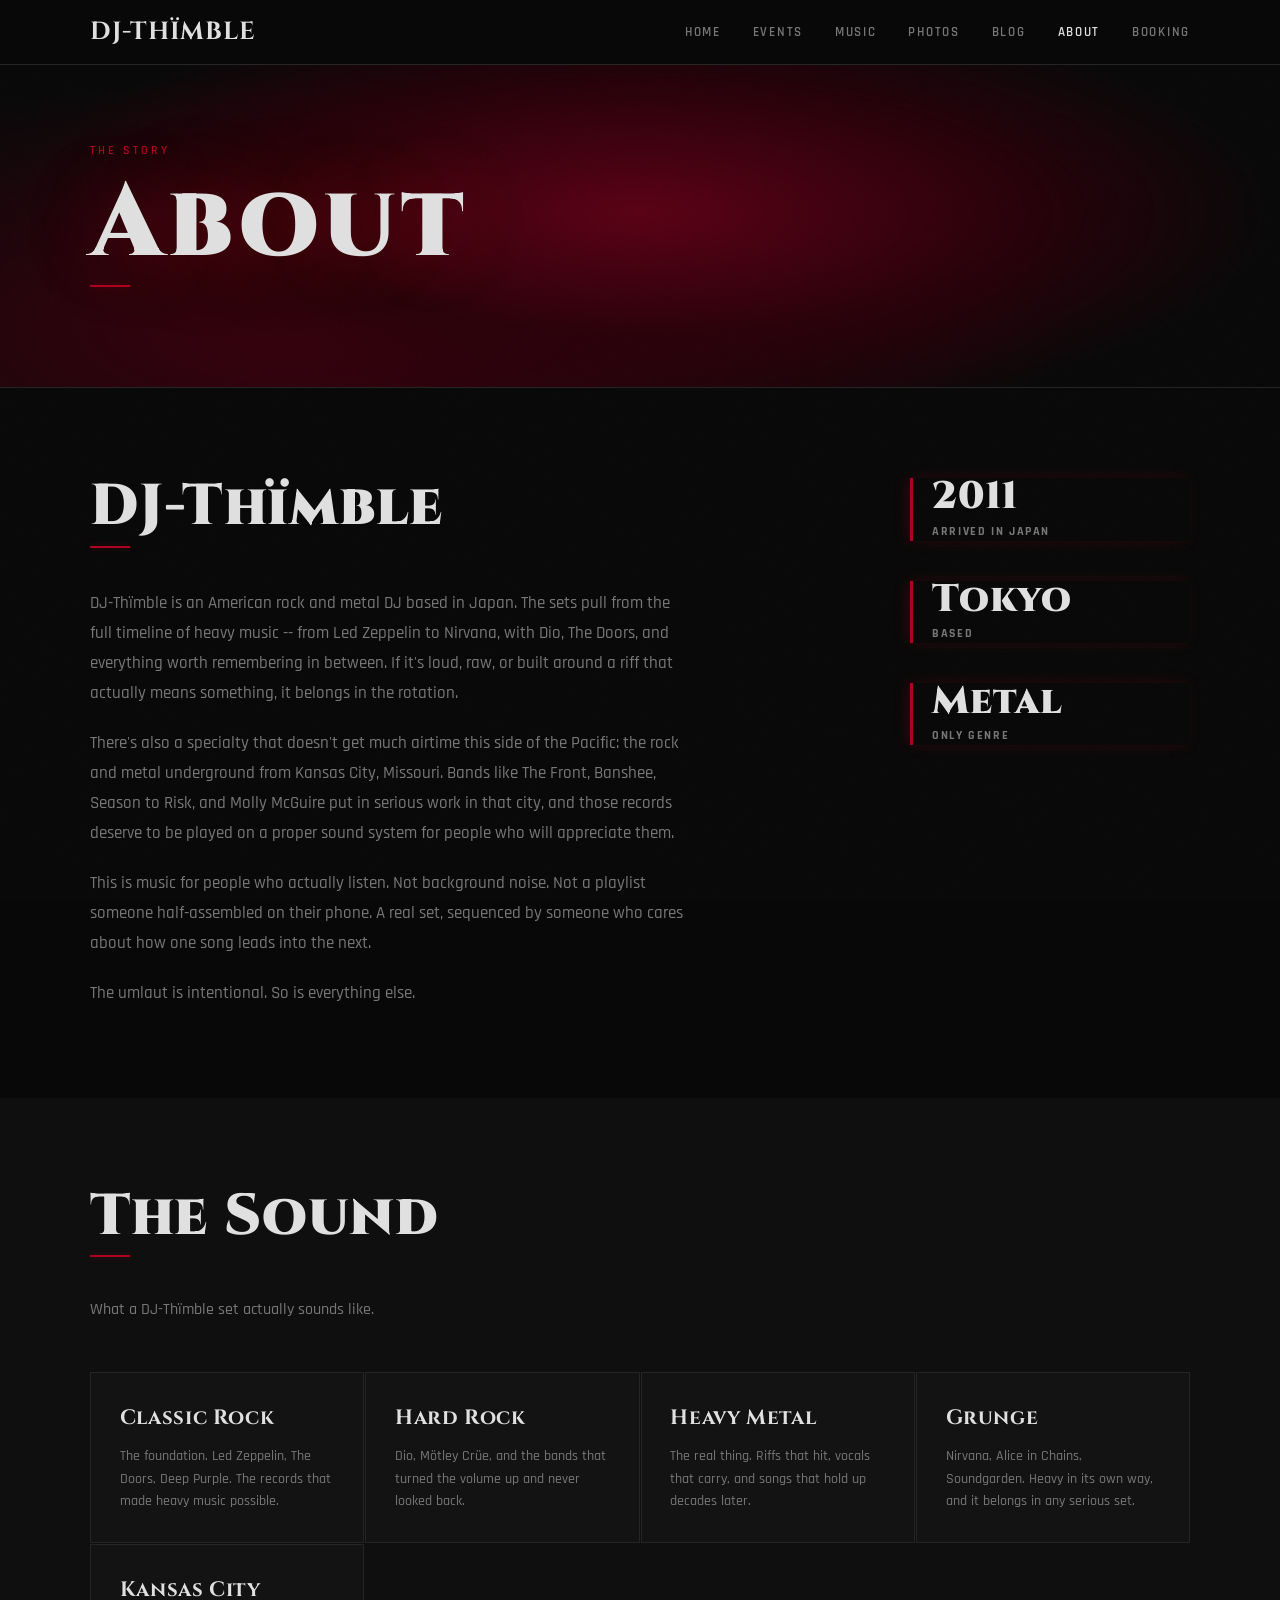
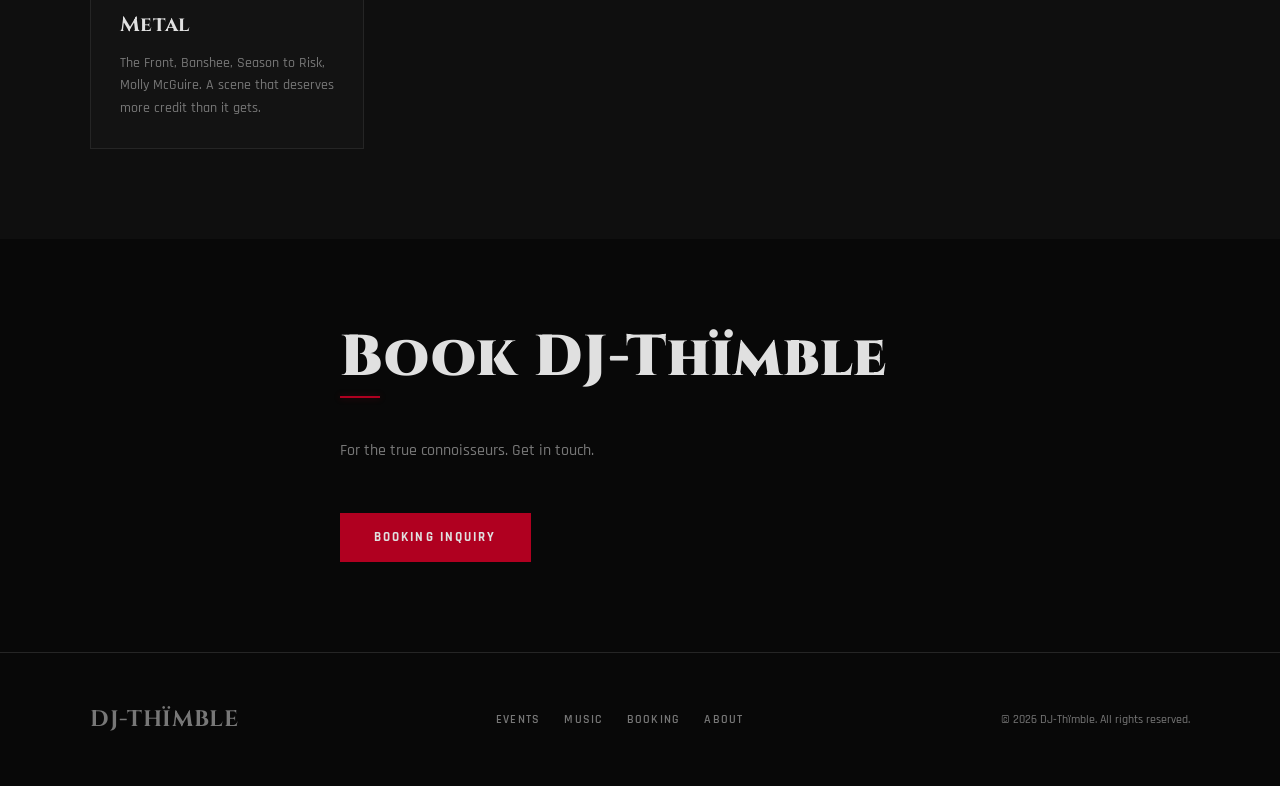
==== commit 1d6447c9: "Add files via upload" ====
--- a/about.html
+++ b/about.html
@@ -5,7 +5,7 @@
   <meta name="viewport" content="width=device-width, initial-scale=1.0">
   <meta name="description" content="About DJ-Thïmble — American metal DJ based in Japan since 2011.">
   <title>About | DJ-Thïmble</title>
-  <link rel="stylesheet" href="style.css">
+  <link rel="stylesheet" href="style.css?v=2">
   <script defer src="https://cloud.umami.is/script.js" data-website-id="f56986d2-67fe-4632-ba61-cb0809628ed9"></script>
 </head>
 <body>
--- a/style.css
+++ b/style.css
@@ -172,7 +172,11 @@
   background-color: var(--bg);
   background-image:
     radial-gradient(ellipse at 50% 55%, #5a0015 0%, #2a000a 40%, transparent 70%),
-    radial-gradient(ellipse at 25% 85%, #3a000e 0%, transparent 55%);
+    radial-gradient(ellipse at 25% 85%, #3a000e 0%, transparent 55%),
+    url('ChatGPT_Image_Sep_7_2026_09_51_17_AM-removebg-preview.png');
+  background-size: auto, auto, contain;
+  background-position: center, center, center 30%;
+  background-repeat: no-repeat, no-repeat, no-repeat;
   padding-top: 64px;
   position: relative;
   overflow: hidden;
@@ -220,7 +224,6 @@
   letter-spacing: 0.08em;
   color: var(--text);
   margin-bottom: 1.5rem;
-  white-space: nowrap;
   text-shadow:
     0 0 60px var(--accent-glow),
     0 0 120px rgba(176, 0, 32, 0.15);
@@ -743,7 +746,8 @@
 
 @media (max-width: 480px) {
   .hero-title {
-    font-size: clamp(3.5rem, 18vw, 5.5rem);
+    font-size: clamp(2.2rem, 11vw, 3rem);
+    letter-spacing: 0.04em;
   }
 
   .section {
@@ -764,3 +768,485 @@
     scroll-behavior: auto;
   }
 }
+
+/* ============================================================
+   ABOUT PAGE
+   ============================================================ */
+
+.about-bio {
+  display: grid;
+  grid-template-columns: 1fr 280px;
+  gap: 5rem;
+  align-items: start;
+}
+
+.about-bio-text p {
+  color: var(--text-muted);
+  font-size: 1.05rem;
+  font-weight: 500;
+  line-height: 1.8;
+  margin-bottom: 1.2rem;
+  max-width: 600px;
+}
+
+.about-bio-text p:last-child {
+  margin-bottom: 0;
+}
+
+.about-bio-stats {
+  display: flex;
+  flex-direction: column;
+  gap: 2.5rem;
+}
+
+.about-stat-block {
+  border-left: 3px solid var(--accent);
+  padding-left: 1.2rem;
+  box-shadow: -3px 0 12px rgba(176, 0, 32, 0.2);
+}
+
+.about-stat-number {
+  font-family: var(--font-display);
+  font-weight: 900;
+  font-size: 2.4rem;
+  color: var(--text);
+  line-height: 1;
+  display: block;
+  letter-spacing: 0.02em;
+}
+
+.about-stat-label {
+  font-size: 0.72rem;
+  font-weight: 700;
+  letter-spacing: 0.14em;
+  text-transform: uppercase;
+  color: var(--text-muted);
+  display: block;
+  margin-top: 0.3rem;
+}
+
+.genre-grid {
+  display: grid;
+  grid-template-columns: repeat(auto-fill, minmax(240px, 1fr));
+  gap: 1px;
+}
+
+.genre-card {
+  background-color: var(--bg-card);
+  padding: 1.8rem;
+  border: 1px solid var(--border);
+  transition: border-color 0.2s ease;
+}
+
+.genre-card:hover {
+  border-color: var(--accent);
+}
+
+.genre-card-name {
+  font-family: var(--font-display);
+  font-weight: 700;
+  font-size: 1.3rem;
+  letter-spacing: 0.03em;
+  color: var(--text);
+  display: block;
+  margin-bottom: 0.6rem;
+}
+
+.genre-card-desc {
+  font-size: 0.88rem;
+  color: var(--text-muted);
+  font-weight: 500;
+  line-height: 1.6;
+}
+
+@media (max-width: 768px) {
+  .about-bio {
+    grid-template-columns: 1fr;
+    gap: 3rem;
+  }
+}
+
+/* ============================================================
+   MUSIC PAGE
+   ============================================================ */
+
+.music-coming-soon {
+  padding: 2rem 0;
+  border-top: 1px solid var(--border);
+  border-bottom: 1px solid var(--border);
+  margin-bottom: 3rem;
+}
+
+.music-coming-soon p {
+  color: var(--text-muted);
+  font-size: 1rem;
+  font-weight: 500;
+  max-width: 560px;
+}
+
+.platform-links {
+  display: flex;
+  gap: 1.5rem;
+  flex-wrap: wrap;
+}
+
+.platform-card {
+  display: flex;
+  flex-direction: column;
+  background-color: var(--bg-card);
+  border: 1px solid var(--border);
+  padding: 1.5rem 2rem;
+  min-width: 180px;
+  transition: border-color 0.2s ease;
+  color: var(--text);
+}
+
+.platform-card:hover {
+  border-color: var(--accent);
+  color: var(--text);
+}
+
+.platform-card-name {
+  font-family: var(--font-display);
+  font-weight: 700;
+  font-size: 1.3rem;
+  letter-spacing: 0.03em;
+  display: block;
+  margin-bottom: 0.3rem;
+}
+
+.platform-card-status {
+  font-size: 0.72rem;
+  font-weight: 700;
+  letter-spacing: 0.12em;
+  text-transform: uppercase;
+  color: var(--text-muted);
+}
+
+/* ============================================================
+   BLOG PAGE
+   ============================================================ */
+
+.blog-list {
+  display: flex;
+  flex-direction: column;
+  gap: 1px;
+}
+
+.blog-row {
+  display: grid;
+  grid-template-columns: 110px 1fr;
+  gap: 2rem;
+  padding: 2rem 0;
+  border-bottom: 1px solid var(--border);
+}
+
+.blog-row:first-child {
+  border-top: 1px solid var(--border);
+}
+
+.blog-row-date {
+  font-family: var(--font-body);
+  font-size: 0.75rem;
+  font-weight: 700;
+  letter-spacing: 0.1em;
+  text-transform: uppercase;
+  color: var(--text-muted);
+  padding-top: 0.3rem;
+}
+
+.blog-row-title {
+  font-family: var(--font-display);
+  font-weight: 700;
+  font-size: 1.5rem;
+  letter-spacing: 0.02em;
+  color: var(--text);
+  display: block;
+  line-height: 1.2;
+  margin-bottom: 0.6rem;
+  transition: color 0.2s ease;
+}
+
+.blog-row-title:hover {
+  color: var(--accent);
+}
+
+.blog-row-excerpt {
+  font-size: 0.92rem;
+  color: var(--text-muted);
+  font-weight: 500;
+  line-height: 1.65;
+  margin-bottom: 0.8rem;
+  max-width: 580px;
+}
+
+@media (max-width: 600px) {
+  .blog-row {
+    grid-template-columns: 1fr;
+    gap: 0.5rem;
+  }
+}
+
+/* ============================================================
+   PHOTOS PAGE
+   ============================================================ */
+
+.gallery-empty {
+  padding: 2rem 0;
+  border-top: 1px solid var(--border);
+  border-bottom: 1px solid var(--border);
+}
+
+.gallery-empty p {
+  color: var(--text-muted);
+  font-size: 1rem;
+  font-weight: 500;
+}
+
+.photo-grid {
+  display: grid;
+  grid-template-columns: repeat(auto-fill, minmax(300px, 1fr));
+  gap: 4px;
+}
+
+.photo-grid img {
+  width: 100%;
+  aspect-ratio: 4 / 3;
+  object-fit: cover;
+  display: block;
+  transition: opacity 0.2s ease;
+}
+
+.photo-grid img:hover {
+  opacity: 0.85;
+}
+
+/* ============================================================
+   BOOKING PAGE
+   ============================================================ */
+
+.booking-layout {
+  display: grid;
+  grid-template-columns: 1fr 1.4fr;
+  gap: 5rem;
+  align-items: start;
+}
+
+.booking-info-text {
+  color: var(--text-muted);
+  font-size: 1rem;
+  font-weight: 500;
+  line-height: 1.75;
+  margin-bottom: 2.5rem;
+  max-width: 420px;
+}
+
+.booking-details {
+  display: flex;
+  flex-direction: column;
+  gap: 1.2rem;
+}
+
+.booking-detail-item {
+  display: grid;
+  grid-template-columns: 110px 1fr;
+  gap: 1rem;
+  padding-bottom: 1.2rem;
+  border-bottom: 1px solid var(--border);
+}
+
+.booking-detail-label {
+  font-size: 0.72rem;
+  font-weight: 700;
+  letter-spacing: 0.12em;
+  text-transform: uppercase;
+  color: var(--text-muted);
+  padding-top: 0.1rem;
+}
+
+.booking-detail-value {
+  font-size: 0.95rem;
+  font-weight: 500;
+  color: var(--text);
+}
+
+.booking-form {
+  display: flex;
+  flex-direction: column;
+  gap: 1.5rem;
+}
+
+.form-group {
+  display: flex;
+  flex-direction: column;
+  gap: 0.5rem;
+}
+
+.form-label {
+  font-size: 0.75rem;
+  font-weight: 700;
+  letter-spacing: 0.12em;
+  text-transform: uppercase;
+  color: var(--text-muted);
+}
+
+.form-input {
+  background-color: var(--bg-card);
+  border: 1px solid var(--border);
+  color: var(--text);
+  font-family: var(--font-body);
+  font-size: 1rem;
+  font-weight: 500;
+  padding: 0.75rem 1rem;
+  width: 100%;
+  transition: border-color 0.2s ease;
+  appearance: none;
+}
+
+.form-input:focus {
+  outline: none;
+  border-color: var(--accent);
+}
+
+.form-input::placeholder {
+  color: var(--text-muted);
+  opacity: 0.6;
+}
+
+.form-textarea {
+  resize: vertical;
+  min-height: 130px;
+}
+
+.form-submit {
+  display: inline-block;
+  align-self: flex-start;
+  font-family: var(--font-body);
+  font-weight: 700;
+  font-size: 0.82rem;
+  letter-spacing: 0.16em;
+  text-transform: uppercase;
+  color: var(--text);
+  background-color: var(--accent);
+  padding: 0.85rem 2.2rem;
+  border: 2px solid var(--accent);
+  cursor: pointer;
+  transition: background-color 0.2s ease, color 0.2s ease, box-shadow 0.2s ease;
+}
+
+.form-submit:hover {
+  background-color: transparent;
+  color: var(--accent);
+  box-shadow: 0 0 16px var(--accent-glow);
+}
+
+@media (max-width: 768px) {
+  .booking-layout {
+    grid-template-columns: 1fr;
+    gap: 3rem;
+  }
+
+  .booking-info-text {
+    max-width: 100%;
+  }
+}
+
+/* ============================================================
+   BLOG POST
+   ============================================================ */
+
+.post-layout {
+  max-width: 720px;
+}
+
+.post-meta {
+  margin-bottom: 2.5rem;
+}
+
+.post-meta-venue {
+  font-size: 0.82rem;
+  font-weight: 600;
+  letter-spacing: 0.1em;
+  text-transform: uppercase;
+  color: var(--text-muted);
+}
+
+.post-content p {
+  color: var(--text-muted);
+  font-size: 1.05rem;
+  font-weight: 500;
+  line-height: 1.8;
+  margin-bottom: 1.5rem;
+}
+
+.post-photo {
+  margin: 2.5rem 0;
+}
+
+.post-photo img {
+  width: 100%;
+  max-width: 560px;
+  display: block;
+  border: 1px solid var(--border);
+}
+
+.post-setlist {
+  list-style: none;
+  border-top: 1px solid var(--border);
+  margin-bottom: 1.5rem;
+}
+
+.post-setlist li {
+  display: flex;
+  align-items: baseline;
+  gap: 1rem;
+  padding: 0.9rem 0;
+  border-bottom: 1px solid var(--border);
+  counter-increment: setlist;
+}
+
+.post-setlist li::before {
+  content: counter(setlist);
+  font-family: var(--font-display);
+  font-weight: 900;
+  font-size: 1.4rem;
+  color: var(--accent);
+  min-width: 1.5rem;
+  line-height: 1;
+}
+
+.post-setlist {
+  counter-reset: setlist;
+}
+
+.setlist-artist {
+  font-family: var(--font-display);
+  font-weight: 700;
+  font-size: 1.1rem;
+  letter-spacing: 0.03em;
+  color: var(--text);
+  min-width: 220px;
+}
+
+.setlist-track {
+  font-size: 0.95rem;
+  font-weight: 500;
+  color: var(--text-muted);
+}
+
+.post-footer {
+  margin-top: 3rem;
+  padding-top: 2rem;
+  border-top: 1px solid var(--border);
+}
+
+@media (max-width: 600px) {
+  .setlist-artist {
+    min-width: unset;
+  }
+
+  .post-setlist li {
+    flex-wrap: wrap;
+    gap: 0.3rem;
+  }
+}
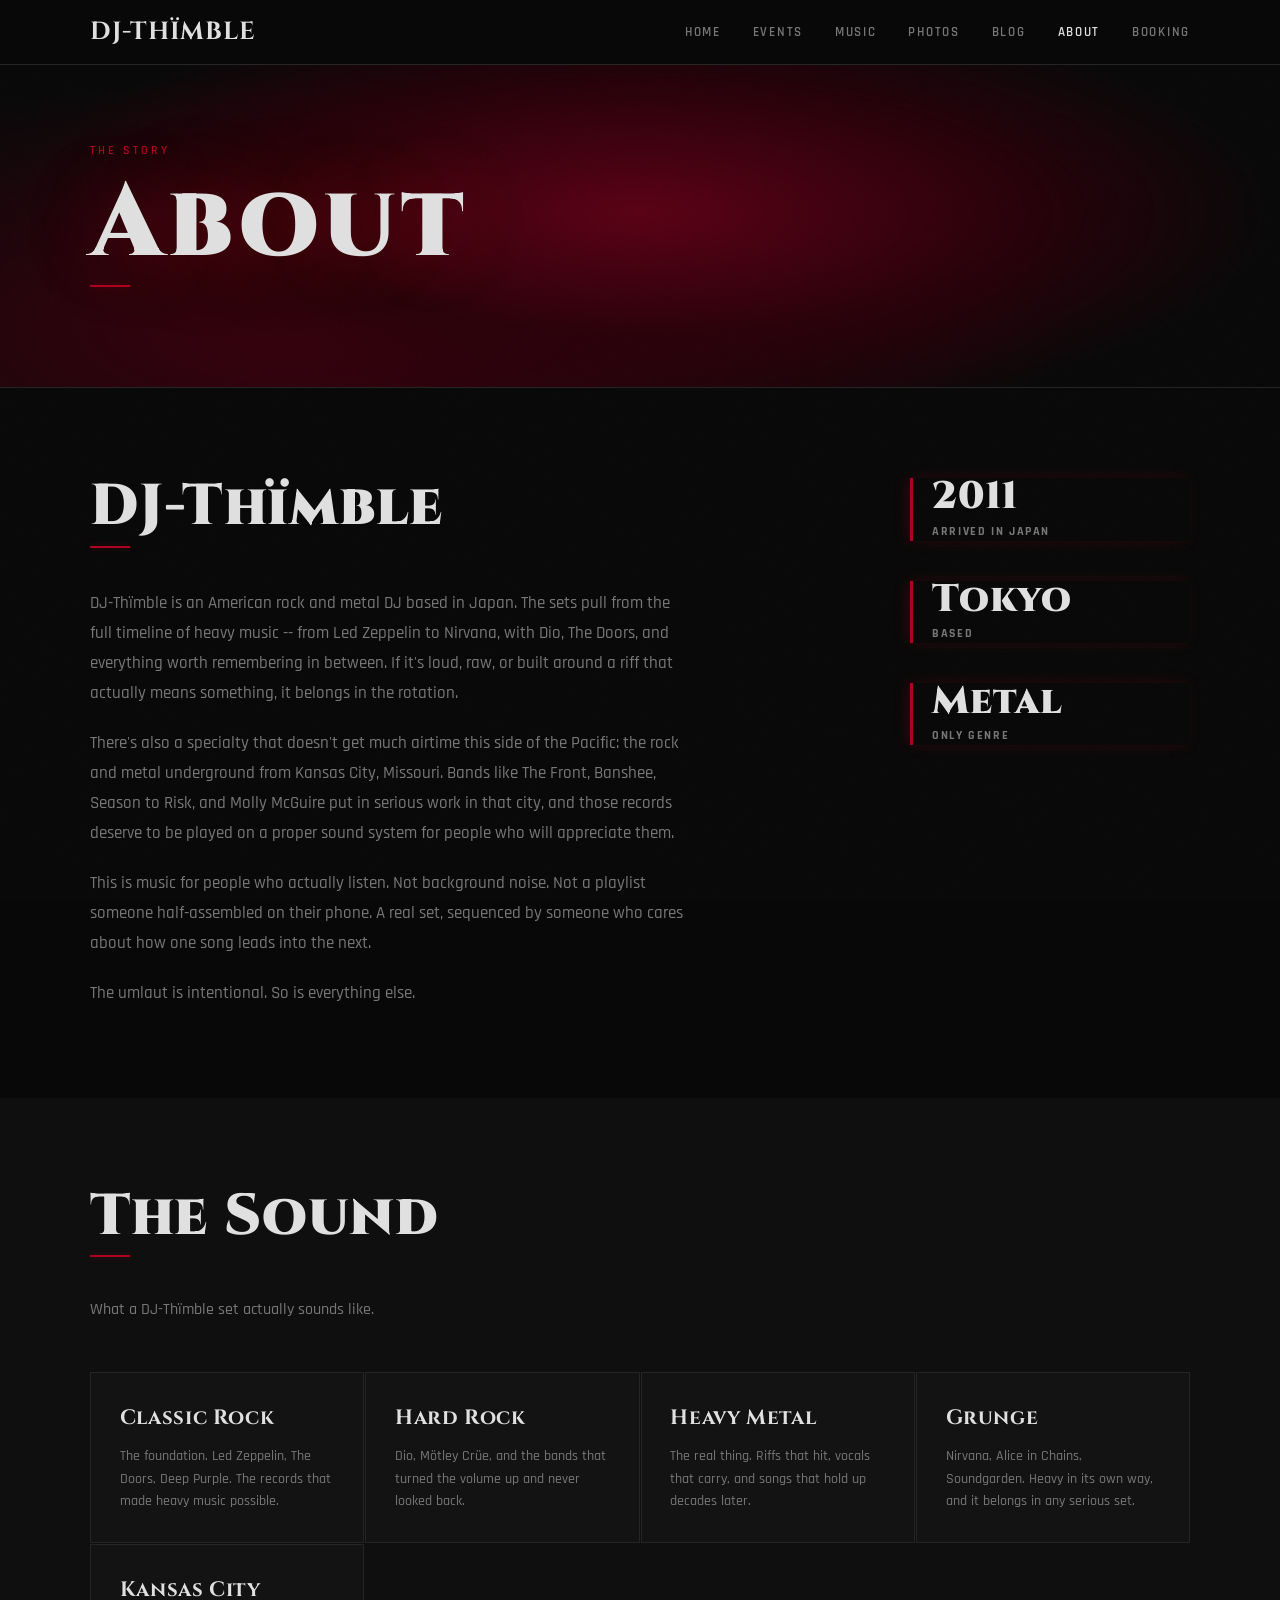
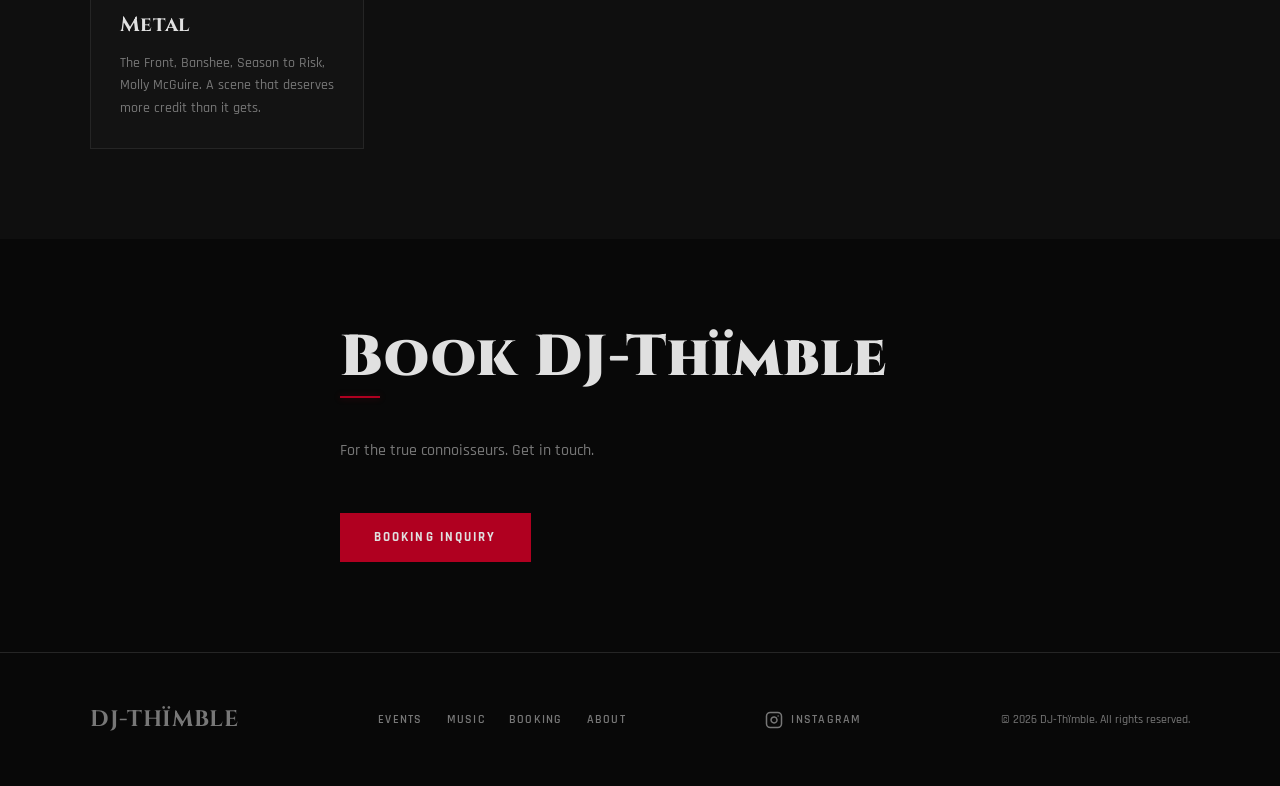
==== commit 193c1b62: "Add files via upload" ====
--- a/about.html
+++ b/about.html
@@ -145,6 +145,7 @@
         <a href="booking.html">Booking</a>
         <a href="about.html">About</a>
       </nav>
+      <div class="footer-social"><a href="https://www.instagram.com/dj_thimble/" target="_blank" rel="noopener" aria-label="Instagram" class="footer-social-link"><svg xmlns="http://www.w3.org/2000/svg" width="18" height="18" viewBox="0 0 24 24" fill="none" stroke="currentColor" stroke-width="2" stroke-linecap="round" stroke-linejoin="round"><rect x="2" y="2" width="20" height="20" rx="5" ry="5"/><path d="M16 11.37A4 4 0 1 1 12.63 8 4 4 0 0 1 16 11.37z"/><line x1="17.5" y1="6.5" x2="17.51" y2="6.5"/></svg>Instagram</a></div>
       <p class="footer-copy">&copy; 2026 DJ-Th&iuml;mble. All rights reserved.</p>
     </div>
   </footer>
--- a/style.css
+++ b/style.css
@@ -172,11 +172,7 @@
   background-color: var(--bg);
   background-image:
     radial-gradient(ellipse at 50% 55%, #5a0015 0%, #2a000a 40%, transparent 70%),
-    radial-gradient(ellipse at 25% 85%, #3a000e 0%, transparent 55%),
-    url('ChatGPT_Image_Sep_7_2026_09_51_17_AM-removebg-preview.png');
-  background-size: auto, auto, contain;
-  background-position: center, center, center 30%;
-  background-repeat: no-repeat, no-repeat, no-repeat;
+    radial-gradient(ellipse at 25% 85%, #3a000e 0%, transparent 55%);
   padding-top: 64px;
   position: relative;
   overflow: hidden;
@@ -197,6 +193,17 @@
   pointer-events: none;
 }
 
+.hero-hand {
+  position: absolute;
+  right: 0;
+  bottom: 0;
+  height: 90%;
+  width: auto;
+  opacity: 0.35;
+  pointer-events: none;
+  z-index: 0;
+}
+
 .hero-inner {
   display: flex;
   flex-direction: column;
@@ -204,6 +211,7 @@
   flex: 1;
   padding: 80px 0 40px;
   position: relative;
+  z-index: 1;
 }
 
 .hero-eyebrow {
@@ -553,6 +561,27 @@
 }
 
 .footer-logo span {
+  color: var(--accent);
+}
+
+.footer-social {
+  display: flex;
+  align-items: center;
+}
+
+.footer-social-link {
+  display: flex;
+  align-items: center;
+  gap: 0.5rem;
+  font-size: 0.78rem;
+  font-weight: 600;
+  letter-spacing: 0.1em;
+  text-transform: uppercase;
+  color: var(--text-muted);
+  transition: color 0.2s ease;
+}
+
+.footer-social-link:hover {
   color: var(--accent);
 }
 
